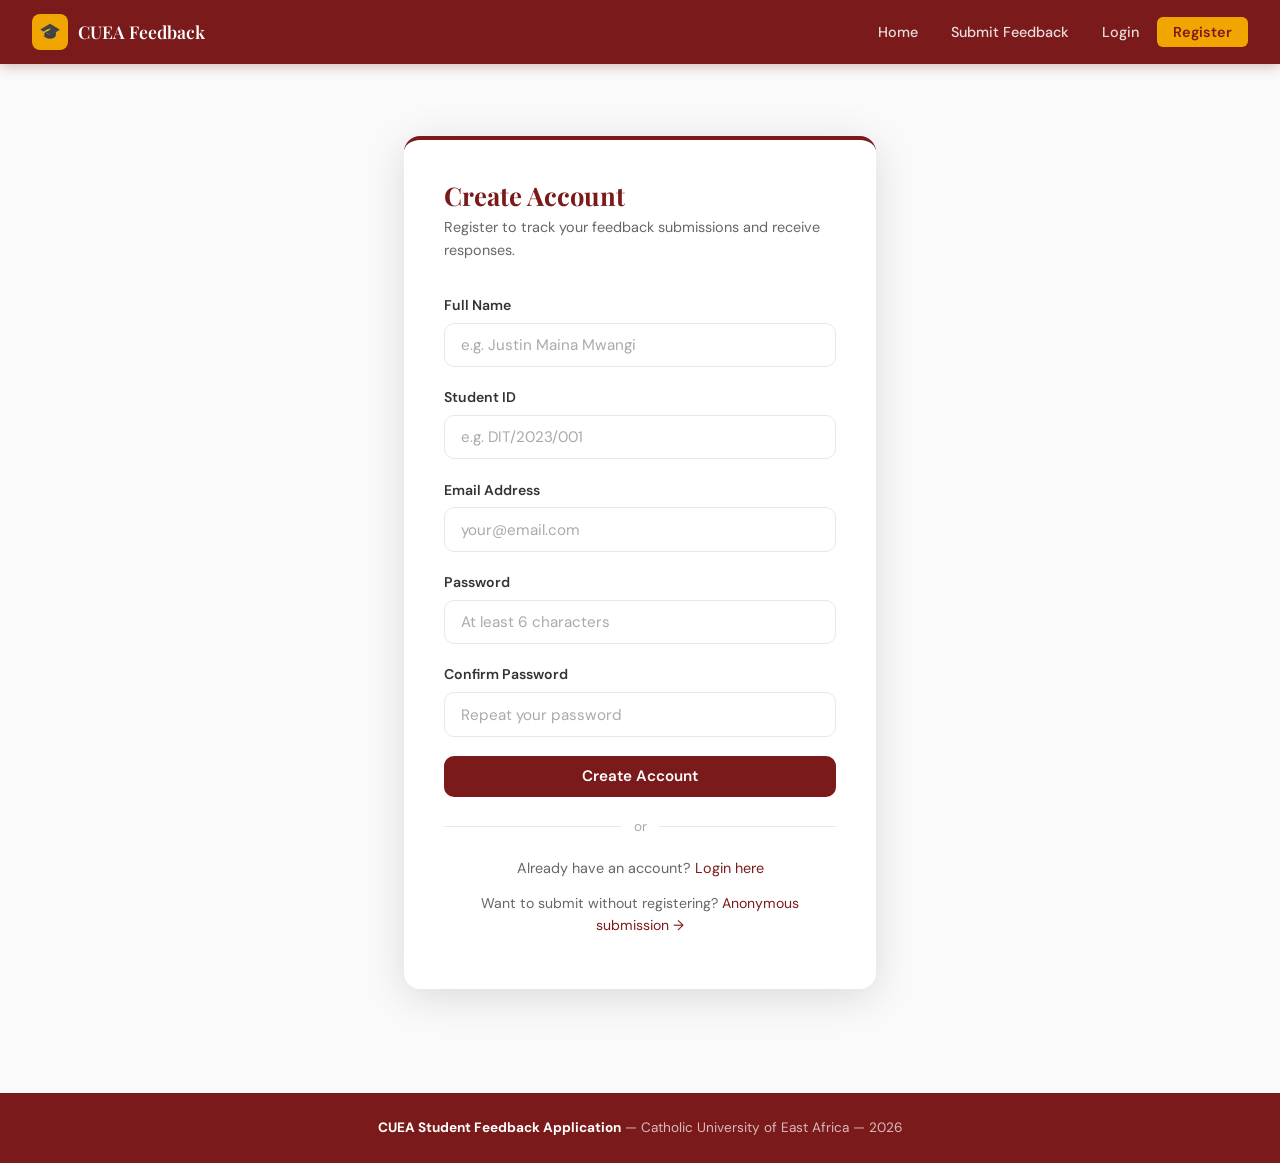
==== register.html @ ff5ac7b4 "Initial commit - CUEA Student Feedback Application" ====
<!DOCTYPE html>
<html lang="en">
<head>
    <meta charset="UTF-8">
    <meta name="viewport" content="width=device-width, initial-scale=1.0">
    <title>Register — CUEA Feedback</title>
    <link rel="stylesheet" href="style.css">
</head>
<body>

<nav class="navbar">
    <a href="index.html" class="navbar-brand">
        <div class="logo-icon">🎓</div>
        <span>CUEA Feedback</span>
    </a>
    <ul class="navbar-links">
        <li><a href="index.html">Home</a></li>
        <li><a href="submit.html">Submit Feedback</a></li>
        <li><a href="login.html">Login</a></li>
        <li><a href="register.html" class="btn-nav">Register</a></li>
    </ul>
</nav>

<div class="page-wrapper narrow" style="margin-top:2rem;">
    <div class="auth-card">
        <h2>Create Account</h2>
        <p class="subtitle">Register to track your feedback submissions and receive responses.</p>

        <div id="alert" style="display:none;"></div>

        <div class="form-group">
            <label for="full_name">Full Name</label>
            <input type="text" id="full_name" class="form-control" placeholder="e.g. Justin Maina Mwangi">
        </div>
        <div class="form-group">
            <label for="student_id">Student ID</label>
            <input type="text" id="student_id" class="form-control" placeholder="e.g. DIT/2023/001">
        </div>
        <div class="form-group">
            <label for="email">Email Address</label>
            <input type="email" id="email" class="form-control" placeholder="your@email.com">
        </div>
        <div class="form-group">
            <label for="password">Password</label>
            <input type="password" id="password" class="form-control" placeholder="At least 6 characters">
        </div>
        <div class="form-group">
            <label for="confirm_password">Confirm Password</label>
            <input type="password" id="confirm_password" class="form-control" placeholder="Repeat your password">
        </div>

        <button class="btn btn-primary btn-full" id="registerBtn" onclick="register()">Create Account</button>

        <div class="divider">or</div>
        <p style="text-align:center; font-size:0.9rem;">Already have an account? <a href="login.html">Login here</a></p>
        <p style="text-align:center; font-size:0.88rem; margin-top:0.5rem;">
            Want to submit without registering? <a href="submit.html">Anonymous submission →</a>
        </p>
    </div>
</div>

<footer>
    <strong>CUEA Student Feedback Application</strong> &mdash; Catholic University of East Africa &mdash; 2026
</footer>

<script>
async function register() {
    const btn       = document.getElementById('registerBtn');
    const alertBox  = document.getElementById('alert');
    const full_name = document.getElementById('full_name').value.trim();
    const student_id= document.getElementById('student_id').value.trim();
    const email     = document.getElementById('email').value.trim();
    const password  = document.getElementById('password').value;
    const confirm   = document.getElementById('confirm_password').value;

    alertBox.style.display = 'none';

    if (!full_name || !student_id || !email || !password || !confirm) {
        showAlert('error', 'Please fill in all fields.'); return;
    }
    if (password !== confirm) {
        showAlert('error', 'Passwords do not match.'); return;
    }

    btn.disabled = true;
    btn.textContent = 'Creating account...';

    try {
        const res  = await fetch('api/register.php', {
            method: 'POST',
            headers: { 'Content-Type': 'application/json' },
            body: JSON.stringify({ full_name, student_id, email, password })
        });
        const data = await res.json();
        if (data.success) {
            showAlert('success', 'Account created! Redirecting to login...');
            setTimeout(() => window.location.href = 'login.html', 1500);
        } else {
            showAlert('error', data.error || 'Registration failed.');
            btn.disabled = false;
            btn.textContent = 'Create Account';
        }
    } catch (e) {
        showAlert('error', 'Network error. Please try again.');
        btn.disabled = false;
        btn.textContent = 'Create Account';
    }
}

function showAlert(type, msg) {
    const alertBox = document.getElementById('alert');
    alertBox.className = 'alert alert-' + type;
    alertBox.textContent = msg;
    alertBox.style.display = 'flex';
}
</script>
</body>
</html>
---- style.css ----
/* ============================================================
   CUEA Student Feedback Application — Global Stylesheet
   Fonts: Playfair Display (headings) + DM Sans (body)
   Theme: Maroon & Gold — Clean, Authoritative, Academic
   ============================================================ */

@import url('https://fonts.googleapis.com/css2?family=Playfair+Display:wght@600;700&family=DM+Sans:wght@300;400;500;600&display=swap');

/* ── CSS Variables ── */
:root {
    --primary:      #7B1A1A;
    --primary-dark: #5a1212;
    --primary-light:#f9ecec;
    --accent:       #F0A500;
    --accent-light: #fff8e6;
    --white:        #ffffff;
    --gray-50:      #fafafa;
    --gray-100:     #f4f4f4;
    --gray-200:     #e8e8e8;
    --gray-400:     #aaaaaa;
    --gray-600:     #666666;
    --gray-800:     #333333;
    --text:         #2c2c2c;
    --radius:       10px;
    --radius-lg:    16px;
    --shadow-sm:    0 2px 8px rgba(0,0,0,0.07);
    --shadow:       0 4px 20px rgba(0,0,0,0.10);
    --shadow-lg:    0 8px 40px rgba(0,0,0,0.13);
    --transition:   0.2s ease;
}

/* ── Reset ── */
*, *::before, *::after { box-sizing: border-box; margin: 0; padding: 0; }
html { scroll-behavior: smooth; }
body {
    font-family: 'DM Sans', sans-serif;
    font-size: 15px;
    color: var(--text);
    background: var(--gray-50);
    line-height: 1.6;
    min-height: 100vh;
}

/* ── Typography ── */
h1, h2, h3 {
    font-family: 'Playfair Display', serif;
    color: var(--primary);
    line-height: 1.2;
}
h1 { font-size: 2.2rem; }
h2 { font-size: 1.6rem; }
h3 { font-size: 1.2rem; }
p  { color: var(--gray-600); margin-bottom: 0.75rem; }
a  { color: var(--primary); text-decoration: none; transition: color var(--transition); }
a:hover { color: var(--accent); }

/* ── Navbar ── */
.navbar {
    background: var(--primary);
    padding: 0 2rem;
    height: 64px;
    display: flex;
    align-items: center;
    justify-content: space-between;
    position: sticky;
    top: 0;
    z-index: 100;
    box-shadow: 0 2px 12px rgba(123,26,26,0.3);
}
.navbar-brand {
    display: flex;
    align-items: center;
    gap: 0.6rem;
    text-decoration: none;
}
.navbar-brand .logo-icon {
    width: 36px; height: 36px;
    background: var(--accent);
    border-radius: 8px;
    display: flex; align-items: center; justify-content: center;
    font-size: 1.1rem;
}
.navbar-brand span {
    font-family: 'Playfair Display', serif;
    font-size: 1.1rem;
    color: var(--white);
    font-weight: 600;
}
.navbar-links {
    display: flex;
    align-items: center;
    gap: 0.25rem;
    list-style: none;
}
.navbar-links a {
    color: rgba(255,255,255,0.85);
    padding: 0.4rem 0.9rem;
    border-radius: 6px;
    font-size: 0.9rem;
    font-weight: 500;
    transition: all var(--transition);
}
.navbar-links a:hover,
.navbar-links a.active {
    color: var(--white);
    background: rgba(255,255,255,0.15);
}
.navbar-links .btn-nav {
    background: var(--accent);
    color: var(--primary) !important;
    font-weight: 600;
    padding: 0.4rem 1rem;
}
.navbar-links .btn-nav:hover {
    background: #e09800;
}

/* ── Page Wrapper ── */
.page-wrapper {
    max-width: 1100px;
    margin: 0 auto;
    padding: 2.5rem 1.5rem;
}
.page-wrapper.narrow {
    max-width: 520px;
}

/* ── Hero (Landing page) ── */
.hero {
    background: var(--primary);
    color: var(--white);
    padding: 5rem 2rem;
    text-align: center;
    position: relative;
    overflow: hidden;
}
.hero::before {
    content: '';
    position: absolute;
    top: -60px; right: -60px;
    width: 300px; height: 300px;
    background: rgba(240,165,0,0.12);
    border-radius: 50%;
}
.hero::after {
    content: '';
    position: absolute;
    bottom: -80px; left: -40px;
    width: 240px; height: 240px;
    background: rgba(255,255,255,0.05);
    border-radius: 50%;
}
.hero h1 {
    color: var(--white);
    font-size: 2.8rem;
    margin-bottom: 1rem;
}
.hero p {
    color: rgba(255,255,255,0.8);
    font-size: 1.1rem;
    max-width: 560px;
    margin: 0 auto 2rem;
}
.hero-actions {
    display: flex;
    gap: 1rem;
    justify-content: center;
    flex-wrap: wrap;
}

/* ── Buttons ── */
.btn {
    display: inline-flex;
    align-items: center;
    gap: 0.4rem;
    padding: 0.65rem 1.4rem;
    border-radius: var(--radius);
    font-family: 'DM Sans', sans-serif;
    font-size: 0.95rem;
    font-weight: 600;
    cursor: pointer;
    border: none;
    transition: all var(--transition);
    text-decoration: none;
}
.btn-primary {
    background: var(--primary);
    color: var(--white);
}
.btn-primary:hover {
    background: var(--primary-dark);
    color: var(--white);
    transform: translateY(-1px);
    box-shadow: 0 4px 14px rgba(123,26,26,0.3);
}
.btn-accent {
    background: var(--accent);
    color: var(--primary);
}
.btn-accent:hover {
    background: #e09800;
    color: var(--primary);
    transform: translateY(-1px);
    box-shadow: 0 4px 14px rgba(240,165,0,0.35);
}
.btn-outline {
    background: transparent;
    color: var(--primary);
    border: 2px solid var(--primary);
}
.btn-outline:hover {
    background: var(--primary);
    color: var(--white);
}
.btn-outline-white {
    background: transparent;
    color: var(--white);
    border: 2px solid rgba(255,255,255,0.6);
}
.btn-outline-white:hover {
    background: rgba(255,255,255,0.15);
    color: var(--white);
    border-color: var(--white);
}
.btn-sm { padding: 0.4rem 0.9rem; font-size: 0.85rem; }
.btn-lg { padding: 0.85rem 2rem; font-size: 1rem; }
.btn-full { width: 100%; justify-content: center; }
.btn:disabled { opacity: 0.6; cursor: not-allowed; transform: none !important; }

/* ── Cards ── */
.card {
    background: var(--white);
    border-radius: var(--radius-lg);
    box-shadow: var(--shadow-sm);
    border: 1px solid var(--gray-200);
    overflow: hidden;
    transition: box-shadow var(--transition);
}
.card:hover { box-shadow: var(--shadow); }
.card-header {
    padding: 1.25rem 1.5rem;
    border-bottom: 1px solid var(--gray-200);
    display: flex;
    align-items: center;
    justify-content: space-between;
}
.card-header h3 { margin: 0; font-size: 1.05rem; }
.card-body { padding: 1.5rem; }

/* ── Auth Card ── */
.auth-card {
    background: var(--white);
    border-radius: var(--radius-lg);
    box-shadow: var(--shadow-lg);
    padding: 2.5rem;
    border-top: 4px solid var(--primary);
}
.auth-card h2 { margin-bottom: 0.3rem; }
.auth-card .subtitle { color: var(--gray-600); margin-bottom: 2rem; font-size: 0.9rem; }

/* ── Forms ── */
.form-group { margin-bottom: 1.2rem; }
.form-group label {
    display: block;
    font-weight: 600;
    font-size: 0.88rem;
    color: var(--gray-800);
    margin-bottom: 0.4rem;
}
.form-control {
    width: 100%;
    padding: 0.7rem 1rem;
    border: 1.5px solid var(--gray-200);
    border-radius: var(--radius);
    font-family: 'DM Sans', sans-serif;
    font-size: 0.95rem;
    color: var(--text);
    background: var(--white);
    transition: border-color var(--transition), box-shadow var(--transition);
    outline: none;
}
.form-control:focus {
    border-color: var(--primary);
    box-shadow: 0 0 0 3px rgba(123,26,26,0.1);
}
.form-control::placeholder { color: var(--gray-400); }
textarea.form-control { resize: vertical; min-height: 130px; }
select.form-control { cursor: pointer; }

/* ── Alerts ── */
.alert {
    padding: 0.85rem 1.1rem;
    border-radius: var(--radius);
    font-size: 0.9rem;
    margin-bottom: 1.2rem;
    display: flex;
    align-items: flex-start;
    gap: 0.5rem;
}
.alert-error   { background: #fef2f2; color: #b91c1c; border: 1px solid #fecaca; }
.alert-success { background: #f0fdf4; color: #15803d; border: 1px solid #bbf7d0; }
.alert-info    { background: var(--accent-light); color: #92400e; border: 1px solid #fde68a; }

/* ── Status Badges ── */
.badge {
    display: inline-block;
    padding: 0.2rem 0.7rem;
    border-radius: 20px;
    font-size: 0.78rem;
    font-weight: 600;
}
.badge-submitted    { background: #e0f2fe; color: #0369a1; }
.badge-under-review { background: var(--accent-light); color: #92400e; }
.badge-resolved     { background: #f0fdf4; color: #15803d; }
.badge-closed       { background: var(--gray-100); color: var(--gray-600); }

/* ── Table ── */
.table-wrap { overflow-x: auto; }
table {
    width: 100%;
    border-collapse: collapse;
    font-size: 0.9rem;
}
thead th {
    background: var(--primary);
    color: var(--white);
    padding: 0.75rem 1rem;
    text-align: left;
    font-weight: 600;
    font-size: 0.85rem;
}
tbody tr { border-bottom: 1px solid var(--gray-200); transition: background var(--transition); }
tbody tr:hover { background: var(--primary-light); }
tbody td { padding: 0.75rem 1rem; vertical-align: middle; }

/* ── Feature Cards (landing) ── */
.features-grid {
    display: grid;
    grid-template-columns: repeat(auto-fit, minmax(240px, 1fr));
    gap: 1.5rem;
    margin-top: 3rem;
}
.feature-card {
    background: var(--white);
    border-radius: var(--radius-lg);
    padding: 1.8rem;
    border: 1px solid var(--gray-200);
    box-shadow: var(--shadow-sm);
    transition: all var(--transition);
}
.feature-card:hover {
    transform: translateY(-3px);
    box-shadow: var(--shadow);
    border-color: var(--primary-light);
}
.feature-icon {
    width: 46px; height: 46px;
    background: var(--primary-light);
    border-radius: 10px;
    display: flex; align-items: center; justify-content: center;
    font-size: 1.4rem;
    margin-bottom: 1rem;
}
.feature-card h3 { font-size: 1rem; margin-bottom: 0.4rem; }
.feature-card p  { font-size: 0.88rem; margin: 0; }

/* ── Stats row (dashboards) ── */
.stats-row {
    display: grid;
    grid-template-columns: repeat(auto-fit, minmax(140px, 1fr));
    gap: 1rem;
    margin-bottom: 2rem;
}
.stat-card {
    background: var(--white);
    border-radius: var(--radius-lg);
    padding: 1.2rem 1.4rem;
    border: 1px solid var(--gray-200);
    box-shadow: var(--shadow-sm);
}
.stat-card .stat-num {
    font-family: 'Playfair Display', serif;
    font-size: 2rem;
    color: var(--primary);
    line-height: 1;
}
.stat-card .stat-label {
    font-size: 0.82rem;
    color: var(--gray-600);
    margin-top: 0.3rem;
}

/* ── Footer ── */
footer {
    background: var(--primary);
    color: rgba(255,255,255,0.7);
    text-align: center;
    padding: 1.5rem;
    font-size: 0.85rem;
    margin-top: 4rem;
}
footer strong { color: var(--white); }

/* ── Divider ── */
.divider {
    display: flex;
    align-items: center;
    gap: 0.8rem;
    margin: 1.2rem 0;
    color: var(--gray-400);
    font-size: 0.85rem;
}
.divider::before, .divider::after {
    content: '';
    flex: 1;
    height: 1px;
    background: var(--gray-200);
}

/* ── Ref number box ── */
.ref-box {
    background: var(--accent-light);
    border: 2px dashed var(--accent);
    border-radius: var(--radius);
    padding: 1rem 1.4rem;
    text-align: center;
    margin: 1.2rem 0;
}
.ref-box .ref-num {
    font-family: 'Playfair Display', serif;
    font-size: 1.6rem;
    color: var(--primary);
    letter-spacing: 2px;
}
.ref-box p { margin: 0; font-size: 0.85rem; }

/* ── Responsive ── */
@media (max-width: 640px) {
    .hero h1 { font-size: 2rem; }
    .navbar  { padding: 0 1rem; }
    .navbar-links { display: none; }
    .page-wrapper { padding: 1.5rem 1rem; }
    .auth-card { padding: 1.8rem 1.2rem; }
}
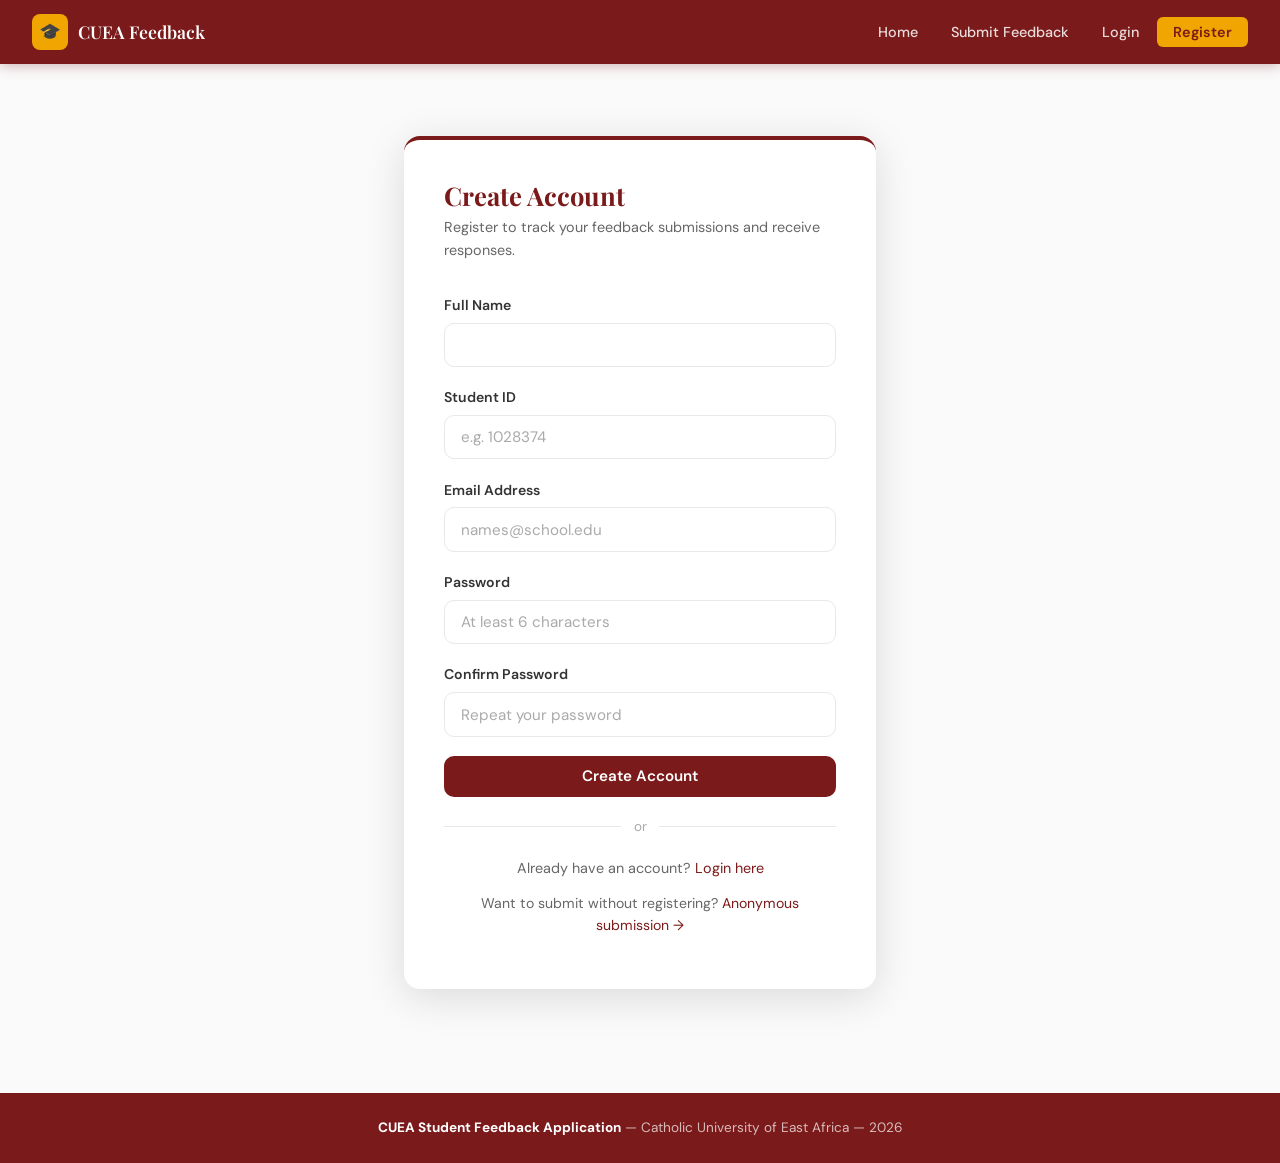
==== commit d532af62: "Newest changes" ====
--- a/register.html
+++ b/register.html
@@ -30,15 +30,15 @@
 
         <div class="form-group">
             <label for="full_name">Full Name</label>
-            <input type="text" id="full_name" class="form-control" placeholder="e.g. Justin Maina Mwangi">
+            <input type="text" id="full_name" class="form-control">
         </div>
         <div class="form-group">
             <label for="student_id">Student ID</label>
-            <input type="text" id="student_id" class="form-control" placeholder="e.g. DIT/2023/001">
+            <input type="text" id="student_id" class="form-control" placeholder="e.g. 1028374">
         </div>
         <div class="form-group">
             <label for="email">Email Address</label>
-            <input type="email" id="email" class="form-control" placeholder="your@email.com">
+            <input type="email" id="email" class="form-control" placeholder="names@school.edu">
         </div>
         <div class="form-group">
             <label for="password">Password</label>
